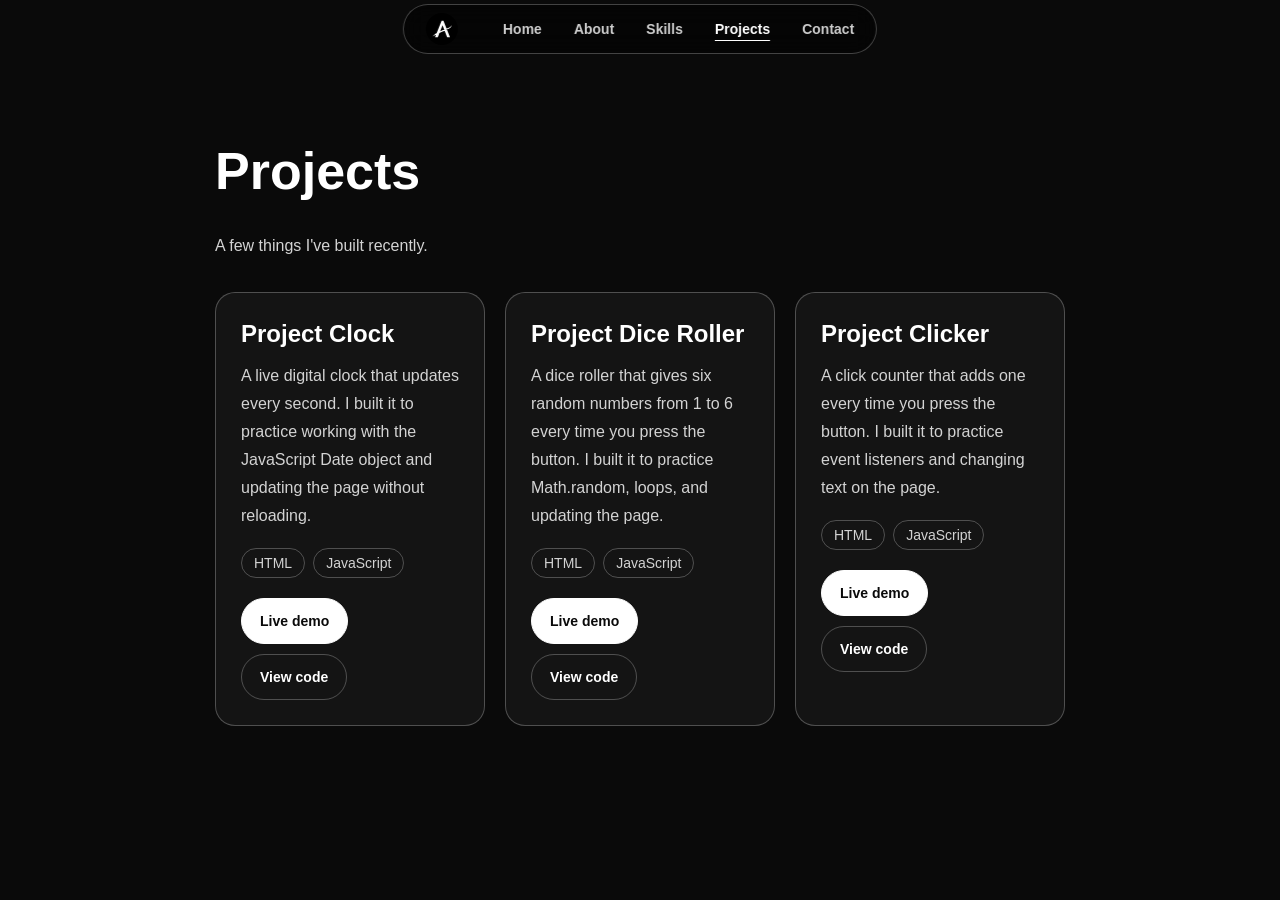
==== projects.html @ 4c6a378e "Add files via upload" ====
<!DOCTYPE html>
<html lang="en">
<head>
    <meta charset="UTF-8">
    <meta name="viewport" content="width=device-width, initial-scale=1.0">
    <meta name="description" content="Projects by Jorma Pekka.">
    <link rel="stylesheet" href="css/style.css">
    <title>Projects</title>
</head>
<body>
    <nav>
        <a href="index.html" class="logo">
            <img src="images/logo.svg" alt="Jorma Pekka, home">
        </a>
        <ul>
            <li><a href="index.html">Home</a></li>
            <li><a href="about.html">About</a></li>
            <li><a href="skills.html">Skills</a></li>
            <li><a href="projects.html" aria-current="page">Projects</a></li>
            <li><a href="contact.html">Contact</a></li>
        </ul>
    </nav>

    <main>
        <section class="projects">
            <div class="projects-container">
                <h1>Projects</h1>
                <p class="projects-intro">A few things I've built recently.</p>

                <div class="project-grid">

                    <article class="project-card">
                        <h2>Project Clock</h2>
                        <p>A live digital clock that updates every second. I built it to practice working with the JavaScript Date object and updating the page without reloading.</p>
                        <ul class="project-tags">
                            <li>HTML</li>
                            <li>JavaScript</li>
                        </ul>
                        <div class="project-links">
                            <a class="btn btn-primary" href="clock.html">Live demo</a>
                            <a class="btn btn-secondary" href="js/clock.js">View code</a>
                        </div>
                    </article>

                    <article class="project-card">
                        <h2>Project Dice Roller</h2>
                        <p>A dice roller that gives six random numbers from 1 to 6 every time you press the button. I built it to practice Math.random, loops, and updating the page.</p>
                        <ul class="project-tags">
                            <li>HTML</li>
                            <li>JavaScript</li>
                        </ul>
                        <div class="project-links">
                            <a class="btn btn-primary" href="dice.html">Live demo</a>
                            <a class="btn btn-secondary" href="js/dice.js">View code</a>
                        </div>
                    </article>

                    <article class="project-card">
                        <h2>Project Clicker</h2>
                        <p>A click counter that adds one every time you press the button. I built it to practice event listeners and changing text on the page.</p>
                        <ul class="project-tags">
                            <li>HTML</li>
                            <li>JavaScript</li>
                        </ul>
                        <div class="project-links">
                            <a class="btn btn-primary" href="clicker.html">Live demo</a>
                            <a class="btn btn-secondary" href="js/clicker.js">View code</a>
                        </div>
                    </article>

                </div>
            </div>
        </section>
    </main>
</body>
</html>
---- css/style.css ----
* {
    margin: 0;
    padding: 0;
    box-sizing: border-box;
}

body {
    min-height: 100vh;
    background: #0a0a0a;
    color: #ffffff;
    font-family: Arial, sans-serif;
    font-size: 16px;
    line-height: 28px;
}

h1 {
    font-size: 52px;
    line-height: 1.2;
    margin-bottom: 30px;
}

h2 {
    font-size: 24px;
    line-height: 1.3;
    margin-bottom: 12px;
}

p,
li {
    font-size: 16px;
    color: #d3d3d3;
}

p {
    margin-bottom: 18px;
}

a:focus-visible,
button:focus-visible,
input:focus-visible,
textarea:focus-visible {
    outline: 2px solid #ffffff;
    outline-offset: 3px;
}

nav {
    position: fixed;
    top: 4px;
    left: 50%;
    transform: translateX(-50%);
    display: flex;
    align-items: center;
    gap: 45px;
    padding: 4px 22px;
    border: 1px solid #ffffff40;
    border-radius: 50px;
    background: #00000073;
    backdrop-filter: blur(12px);
    z-index: 1000;
}

nav ul {
    display: flex;
    align-items: center;
    gap: 32px;
    list-style: none;
}

nav ul li a {
    display: inline-block;
    padding: 6px 0;
    color: #ffffff;
    text-decoration: none;
    font-size: 14px;
    font-weight: 600;
    opacity: 0.8;
    transition: opacity 0.2s;
}

nav ul li a:hover {
    opacity: 1;
}

nav ul li a[aria-current="page"] {
    opacity: 1;
    text-decoration: underline;
    text-underline-offset: 6px;
}

.logo {
    display: flex;
    align-items: center;
}

.logo img {
    display: block;
    height: 32px;
    width: auto;
}

.hero {
    min-height: 90vh;
    display: flex;
    justify-content: center;
    text-align: center;
    padding: 18vh 20px 60px;
}

.hero-content {
    max-width: 700px;
}

.hero h1 {
    margin-bottom: 15px;
}

.hero-image {
    display: block;
    width: 180px;
    height: 180px;
    margin: 0 auto 25px;
    border: 1px solid #ffffff40;
    border-radius: 50%;
    object-fit: cover;
}

.hero-buttons {
    display: flex;
    justify-content: center;
    flex-wrap: wrap;
    gap: 15px;
    margin-top: 35px;
}

.btn,
.cv-button,
.contact button {
    display: inline-block;
    padding: 12px 28px;
    border: 1px solid #ffffff;
    border-radius: 50px;
    font-family: Arial, sans-serif;
    font-size: 14px;
    font-weight: 700;
    text-decoration: none;
    cursor: pointer;
    transition: opacity 0.2s;
}

.btn:hover,
.cv-button:hover,
.contact button:hover {
    opacity: 0.8;
}

.btn-primary,
.cv-button,
.contact button {
    background: #ffffff;
    color: #0a0a0a;
}

.btn-secondary {
    background: transparent;
    color: #ffffff;
    border-color: #ffffff40;
}

.about,
.projects,
.skills,
.contact {
    min-height: 90vh;
    padding: 140px 20px 80px;
}

.about-container,
.projects-container,
.skills-container {
    max-width: 850px;
    margin: 0 auto;
}

.about h2,
.skills-details h2 {
    margin-top: 48px;
}

.about ul {
    margin-top: 15px;
    padding-left: 25px;
}

.projects-intro,
.skills-intro,
.contact-intro {
    margin-bottom: 32px;
}

.skills-details {
    margin-top: 60px;
}

.skills-details h2:first-child {
    margin-top: 0;
}

.project-grid,
.skill-grid {
    display: grid;
    grid-template-columns: repeat(3, 1fr);
    gap: 20px;
}

.project-card,
.skill-card {
    padding: 25px;
    border: 1px solid #ffffff40;
    border-radius: 20px;
    background: #141414;
}

.skill-card p {
    margin-bottom: 0;
}

.skill-card .job-meta {
    margin-bottom: 12px;
    font-size: 14px;
    color: #ffffff80;
}

.project-tags,
.skill-tags {
    display: flex;
    flex-wrap: wrap;
    gap: 8px;
    list-style: none;
}

.project-tags li,
.skill-tags li {
    padding: 2px 12px;
    border: 1px solid #ffffff40;
    border-radius: 50px;
    font-size: 14px;
    line-height: 24px;
}

.project-links {
    display: flex;
    flex-wrap: wrap;
    gap: 10px;
    margin-top: 20px;
}

.project-links .btn {
    padding: 8px 18px;
}

.contact-container {
    max-width: 500px;
    margin: 0 auto;
}

.contact-channels {
    margin-bottom: 30px;
    list-style: none;
}

.contact-channels a {
    color: #ffffff;
}

.channel-label {
    color: #ffffff;
    font-weight: 700;
}

.cv-button {
    margin-bottom: 20px;
}

.form-title {
    margin: 40px 0 20px;
}

.form-group {
    display: flex;
    flex-direction: column;
    gap: 8px;
    margin-bottom: 20px;
}

.contact label {
    font-size: 14px;
    font-weight: 600;
}

.contact input,
.contact textarea {
    padding: 12px;
    border: 1px solid #ffffff80;
    border-radius: 10px;
    background: #141414;
    color: #ffffff;
    font: inherit;
}

.contact textarea {
    resize: vertical;
}

@media (max-width: 800px) {
    .project-grid,
    .skill-grid {
        grid-template-columns: 1fr;
    }
}

@media (max-width: 600px) {
    h1 {
        font-size: 40px;
    }

    h2 {
        font-size: 22px;
    }

    nav {
        gap: 20px;
        padding: 3px 15px;
        max-width: 95%;
    }

    nav ul {
        gap: 15px;
    }

    nav ul li a {
        padding: 4px 0;
    }

    nav ul li a,
    .btn,
    .cv-button,
    .contact button,
    .skill-card .job-meta,
    .project-tags li,
    .skill-tags li,
    .contact label {
        font-size: 12px;
    }

    .logo img {
        height: 28px;
    }

    .hero {
        min-height: 80vh;
        padding: 15vh 20px 50px;
    }

    .hero-image {
        width: 140px;
        height: 140px;
    }

    .about,
    .projects,
    .skills,
    .contact {
        padding: 120px 20px 60px;
    }

    .about h2,
    .skills-details h2 {
        margin-top: 40px;
    }
}

@media (max-width: 400px) {
    nav {
        width: max-content;
        max-width: 95%;
        flex-wrap: wrap;
        justify-content: center;
        gap: 0 12px;
        padding: 3px 12px;
        border-radius: 25px;
    }

    nav ul {
        flex-wrap: wrap;
        justify-content: center;
        gap: 0 10px;
    }
}
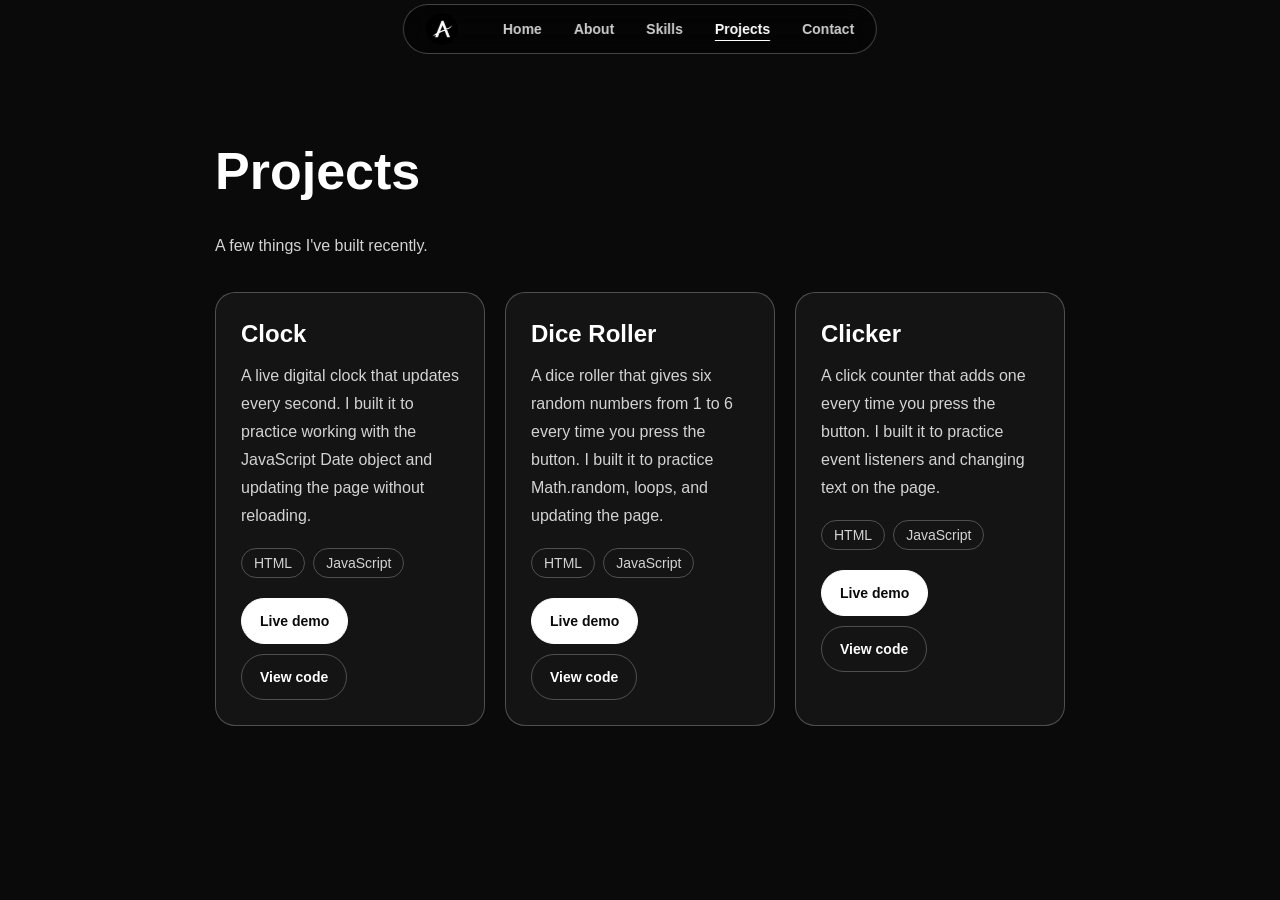
==== commit 93afc0c9: "Refactor project descriptions and titles in HTML" ====
--- a/projects.html
+++ b/projects.html
@@ -30,7 +30,7 @@
                 <div class="project-grid">
 
                     <article class="project-card">
-                        <h2>Project Clock</h2>
+                        <h2>Clock</h2>
                         <p>A live digital clock that updates every second. I built it to practice working with the JavaScript Date object and updating the page without reloading.</p>
                         <ul class="project-tags">
                             <li>HTML</li>
@@ -43,7 +43,7 @@
                     </article>
 
                     <article class="project-card">
-                        <h2>Project Dice Roller</h2>
+                        <h2>Dice Roller</h2>
                         <p>A dice roller that gives six random numbers from 1 to 6 every time you press the button. I built it to practice Math.random, loops, and updating the page.</p>
                         <ul class="project-tags">
                             <li>HTML</li>
@@ -56,7 +56,7 @@
                     </article>
 
                     <article class="project-card">
-                        <h2>Project Clicker</h2>
+                        <h2>Clicker</h2>
                         <p>A click counter that adds one every time you press the button. I built it to practice event listeners and changing text on the page.</p>
                         <ul class="project-tags">
                             <li>HTML</li>
@@ -73,4 +73,4 @@
         </section>
     </main>
 </body>
-</html>+</html>
